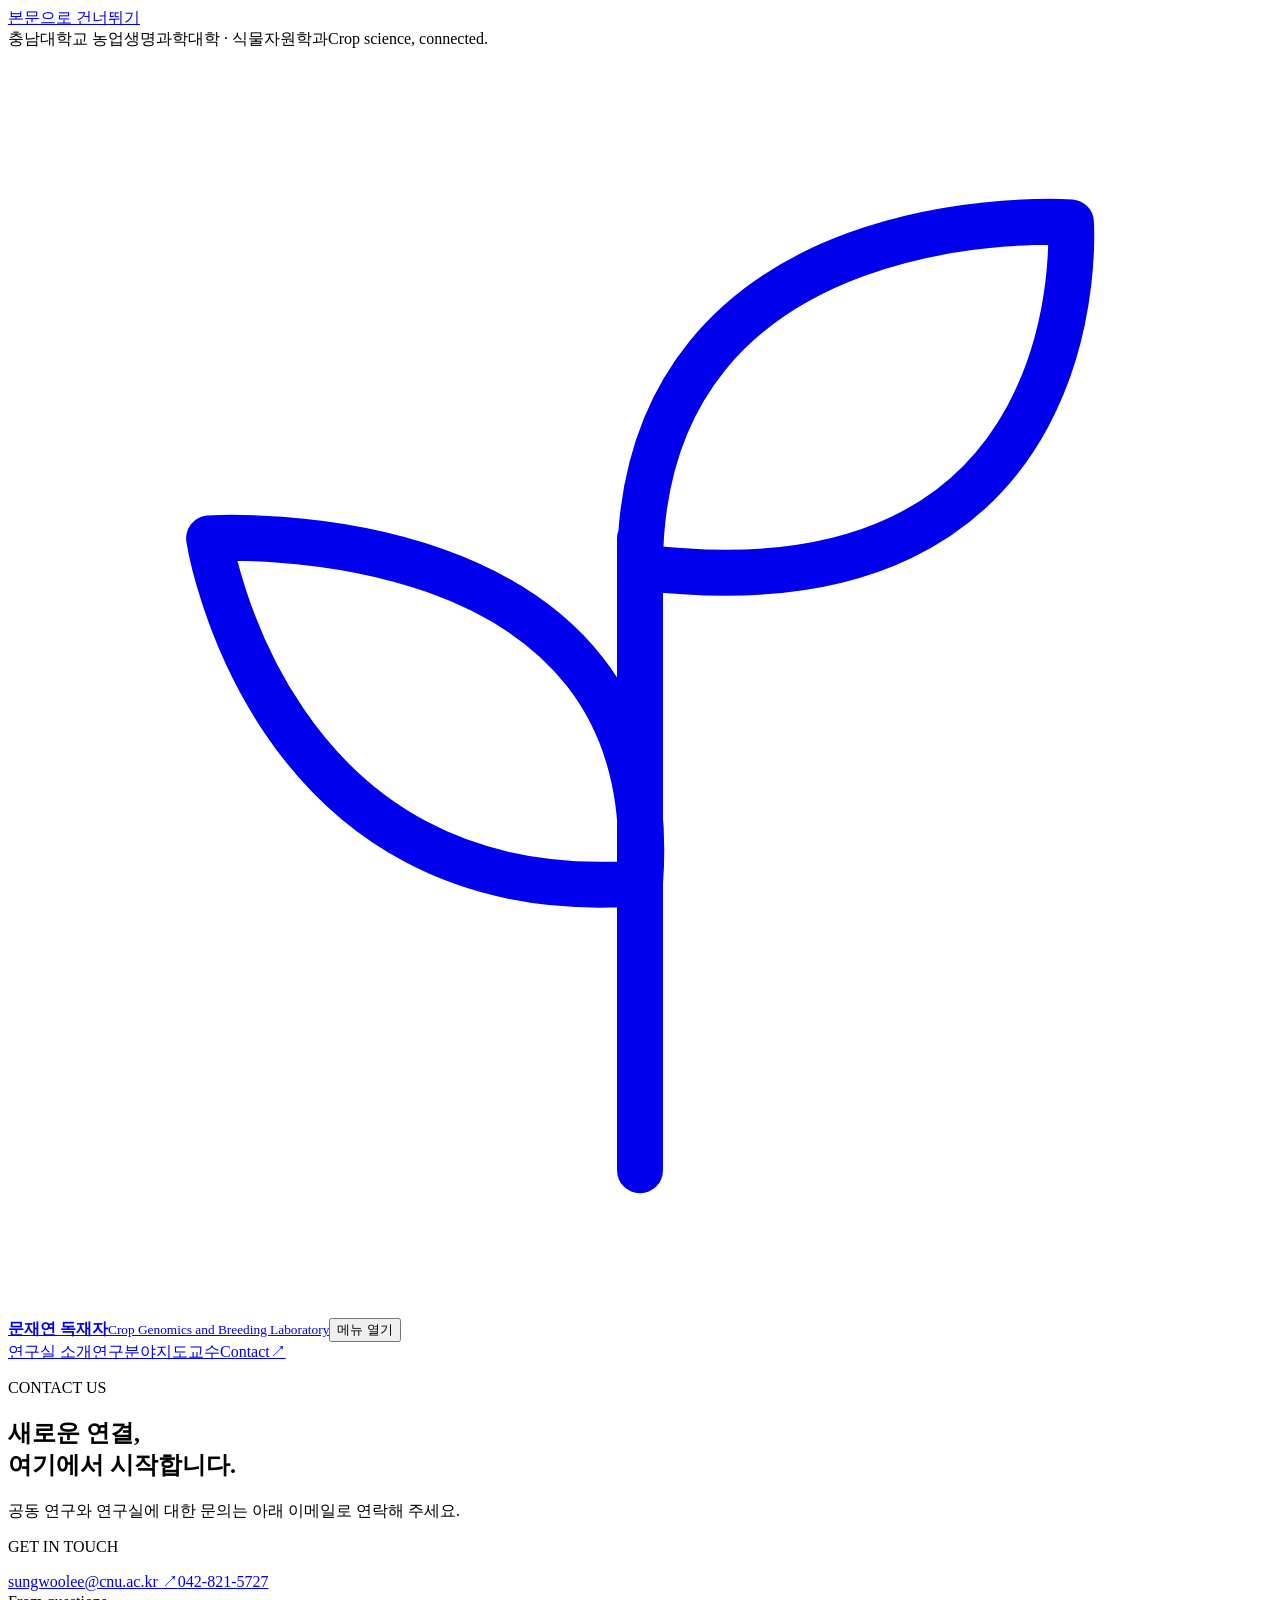
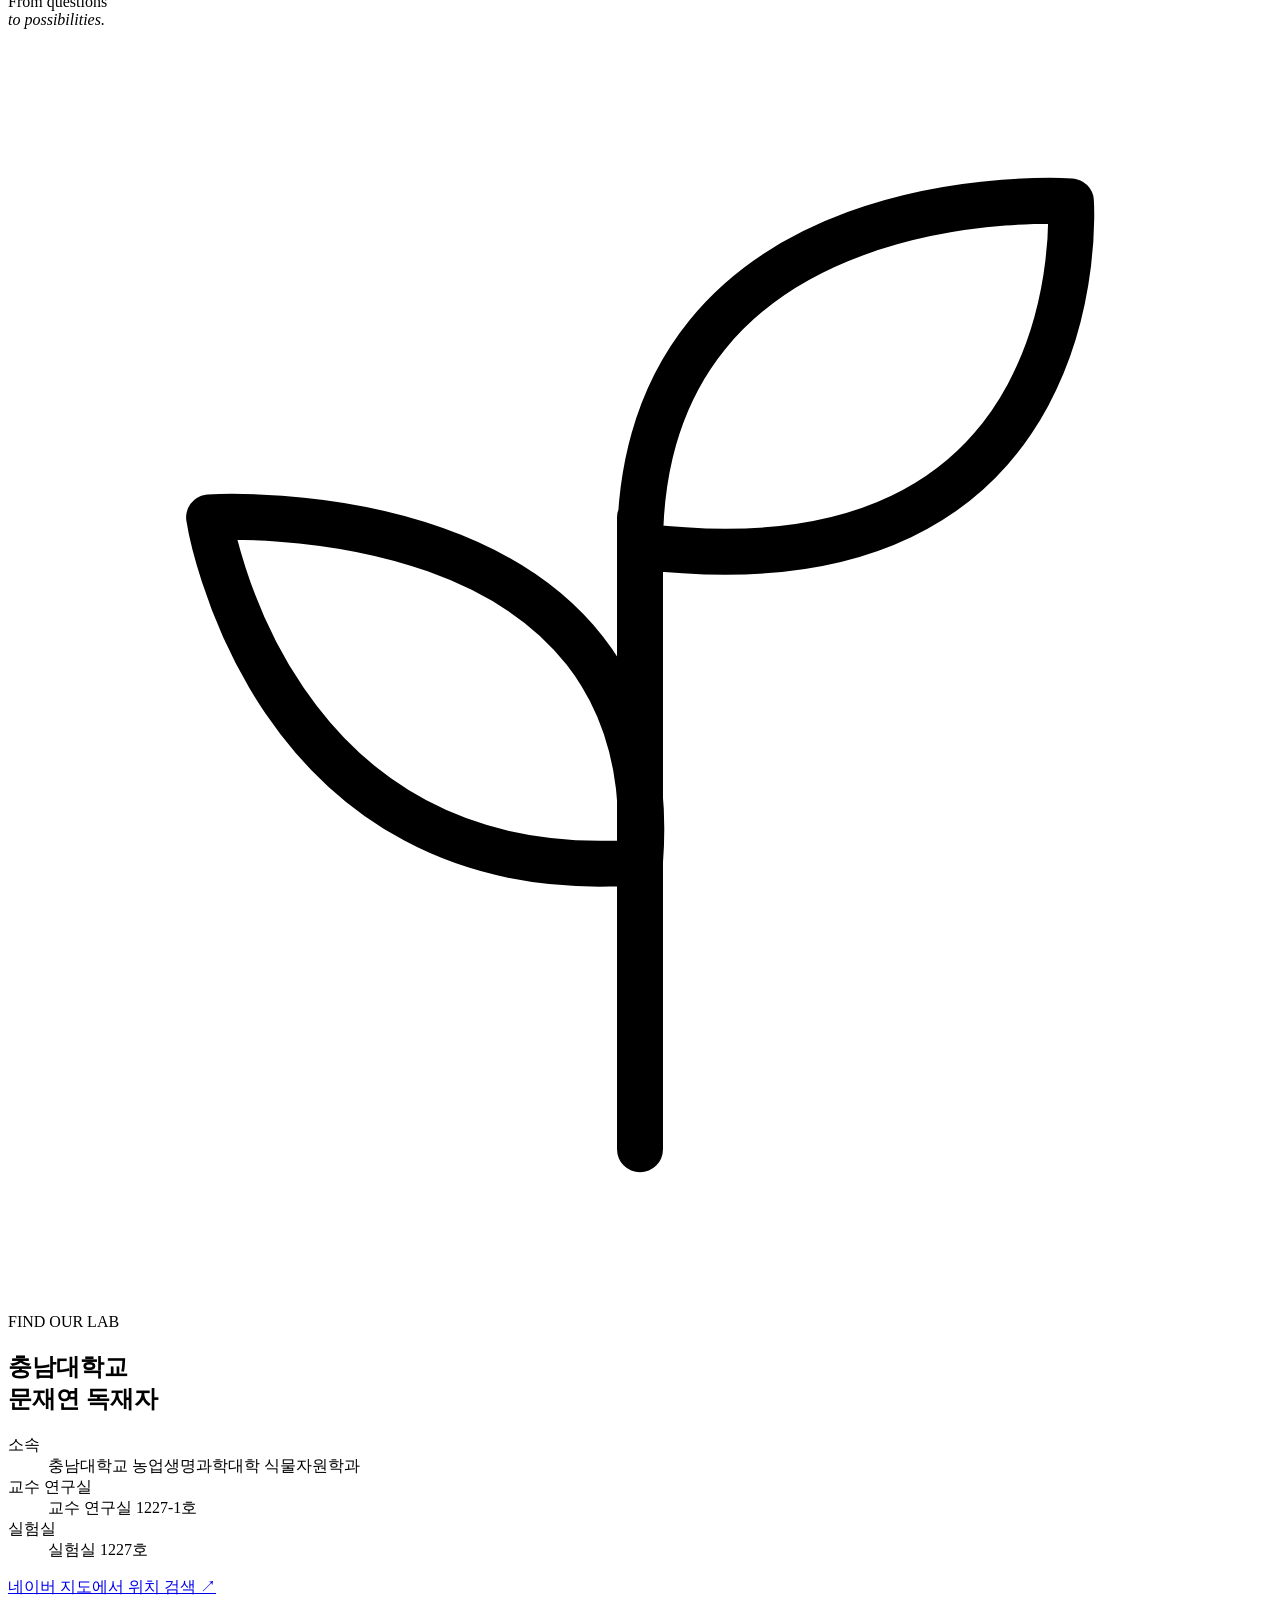
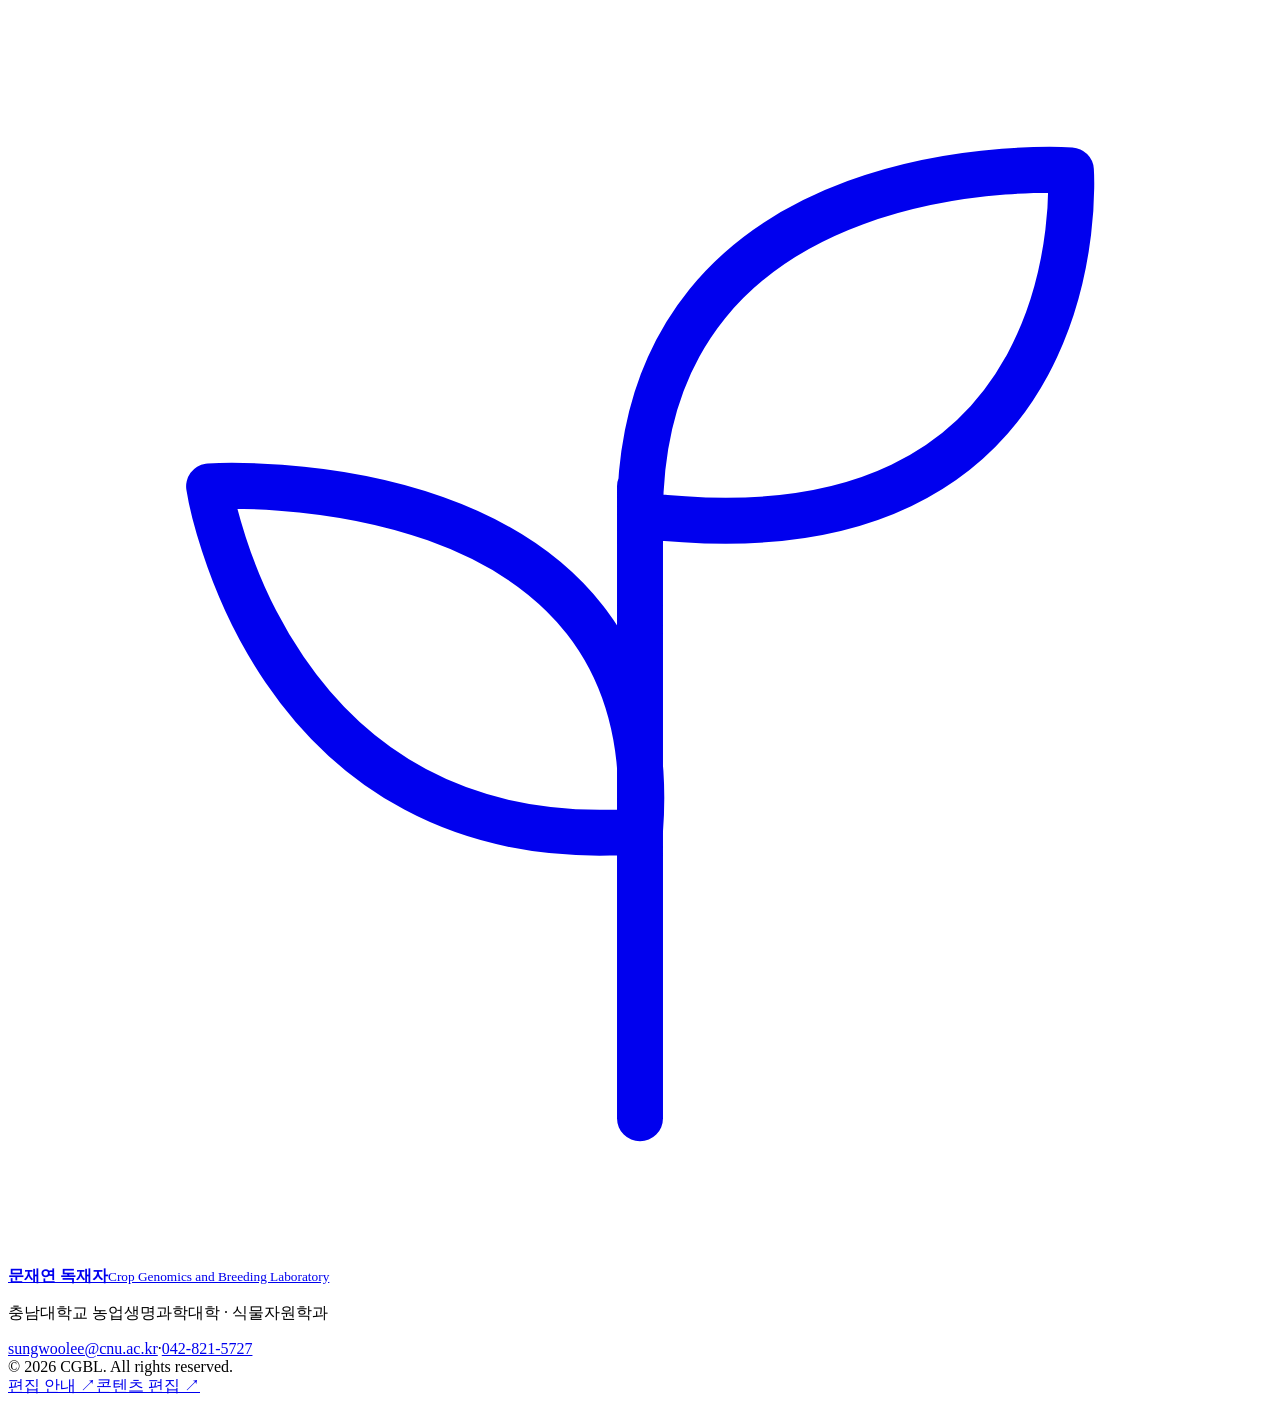
==== contact.html @ 8b41f020 "Connect live content editor and restore image folders" ====
<!doctype html>
<html lang="ko"><head><meta charset="utf-8"><meta name="viewport" content="width=device-width,initial-scale=1"><meta name="description" content="충남대학교 작물유전체육종학 연구실 연락처와 위치."><meta name="theme-color" content="#173b32"><title>Contact · 작물유전체육종학 연구실</title><link rel="icon" href="assets/favicon.svg" type="image/svg+xml"><link rel="stylesheet" href="styles.css"><script src="data.js" defer></script><script src="content-client.js" defer></script><script src="app.js" defer></script></head><body data-page="contact"><a class="skip" href="#main">본문으로 건너뛰기</a><div id="draft-banner"></div><header id="header"></header><main id="main"></main><footer id="footer"></footer><noscript>JavaScript를 허용해 주세요.</noscript></body></html>
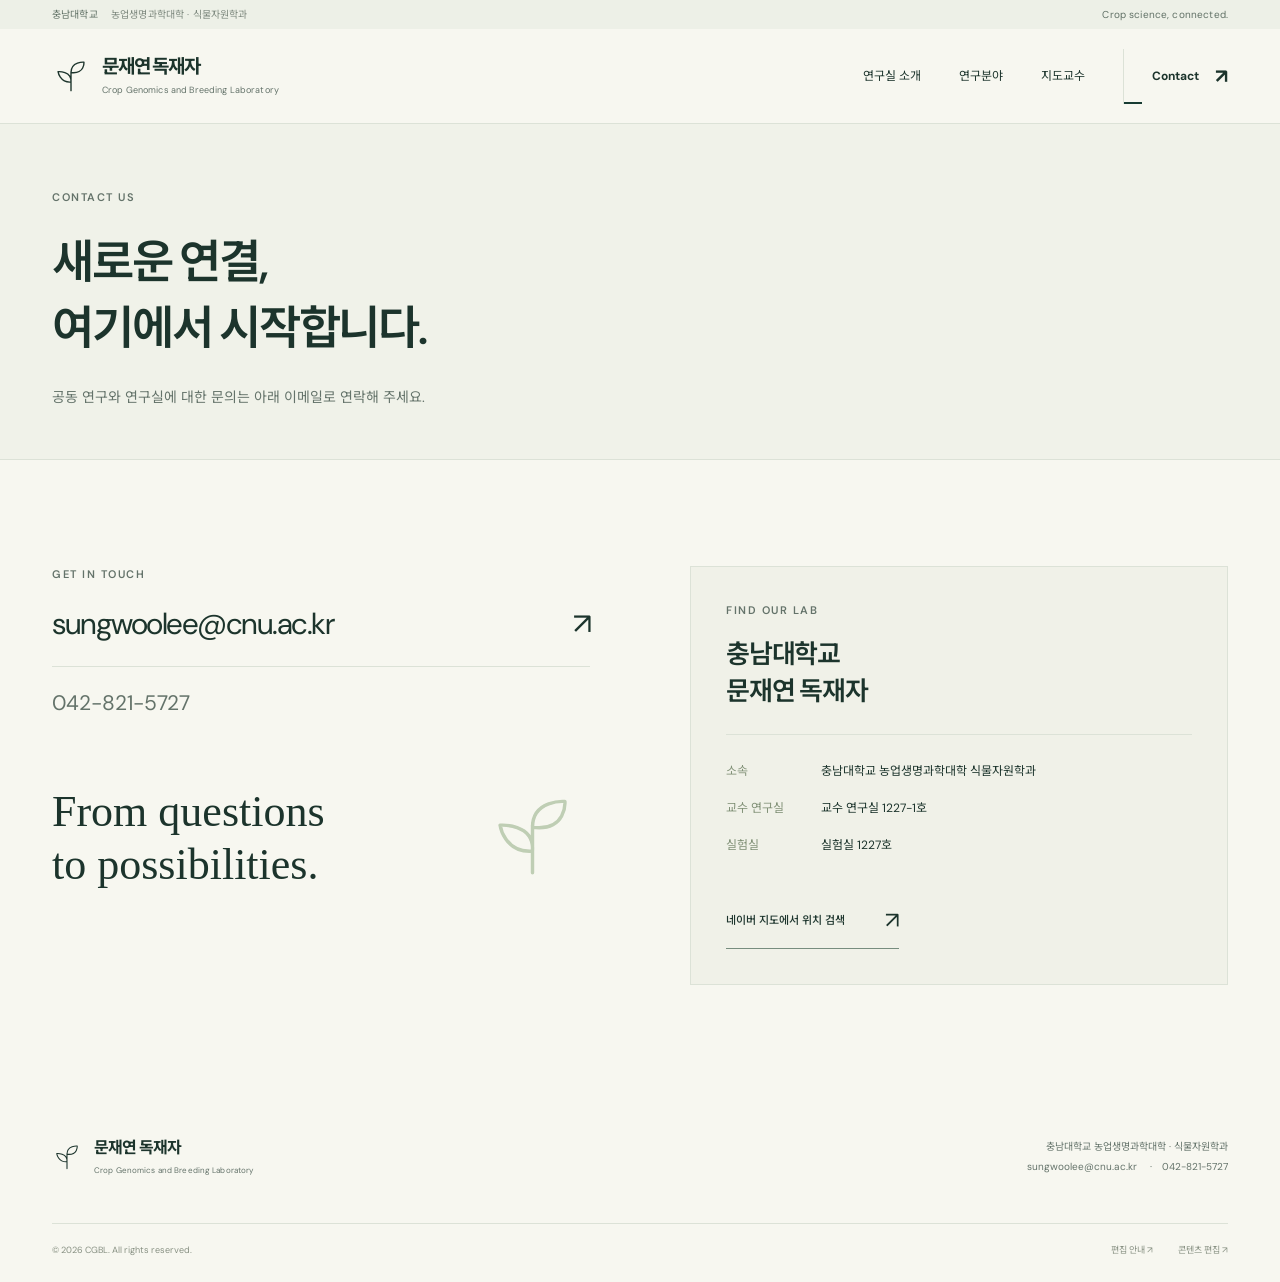
==== commit 38be3890: "Allow editing and removing all page copy and adding custom sections" ====
--- a/contact.html
+++ b/contact.html
@@ -1,2 +1,2 @@
 <!doctype html>
-<html lang="ko"><head><meta charset="utf-8"><meta name="viewport" content="width=device-width,initial-scale=1"><meta name="description" content="충남대학교 작물유전체육종학 연구실 연락처와 위치."><meta name="theme-color" content="#173b32"><title>Contact · 작물유전체육종학 연구실</title><link rel="icon" href="assets/favicon.svg" type="image/svg+xml"><link rel="stylesheet" href="styles.css"><script src="data.js" defer></script><script src="content-client.js" defer></script><script src="app.js" defer></script></head><body data-page="contact"><a class="skip" href="#main">본문으로 건너뛰기</a><div id="draft-banner"></div><header id="header"></header><main id="main"></main><footer id="footer"></footer><noscript>JavaScript를 허용해 주세요.</noscript></body></html>
+<html lang="ko"><head><meta charset="utf-8"><meta name="viewport" content="width=device-width,initial-scale=1"><meta name="description" content="충남대학교 작물유전체육종학 연구실 연락처와 위치."><meta name="theme-color" content="#173b32"><title>Contact · 작물유전체육종학 연구실</title><link rel="icon" href="assets/favicon.svg" type="image/svg+xml"><link rel="stylesheet" href="styles.css?v=3fbdbbb52471"><script src="content-model.js?v=1a4746842b67" defer></script><script src="data.js?v=11a67d672baf" defer></script><script src="content-client.js?v=d268e47e755e" defer></script><script src="app.js?v=fb4cf9be0f12" defer></script></head><body data-page="contact"><a class="skip" href="#main">본문으로 건너뛰기</a><div id="draft-banner"></div><header id="header"></header><main id="main"></main><footer id="footer"></footer><noscript>JavaScript를 허용해 주세요.</noscript></body></html>
--- a/styles.css
+++ b/styles.css
@@ -0,0 +1,11 @@
+@import url('https://fonts.googleapis.com/css2?family=DM+Sans:wght@400;500;600;700&family=Noto+Sans+KR:wght@400;500;600;700;800&display=swap');
+:root{--forest:#173b32;--forest-dark:#102a23;--ink:#1c342c;--muted:#64736a;--paper:#f7f7f0;--cream:#f0f1e8;--line:#dce2d7;--accent:#e7a56a;--white:#fff;--font:'DM Sans','Noto Sans KR',-apple-system,BlinkMacSystemFont,'Segoe UI',sans-serif}*{box-sizing:border-box}html{scroll-behavior:smooth;scroll-padding-top:28px}body{margin:0;background:var(--paper);color:var(--ink);font-family:var(--font);font-size:15px;line-height:1.75;word-break:keep-all;overflow-wrap:anywhere}h1,h2,h3,p{margin:0}h1,h2,h3{font-weight:600;letter-spacing:-.045em;line-height:1.4}a{color:inherit;text-decoration:none}button,input,textarea,select{font:inherit}button{color:inherit;cursor:pointer}button:disabled{cursor:wait;opacity:.5}img{max-width:100%;display:block}a,button{touch-action:manipulation}a:focus-visible,button:focus-visible,input:focus-visible,textarea:focus-visible,select:focus-visible{outline:3px solid #c86a32;outline-offset:5px}.container{width:min(1240px,calc(100% - 104px));margin-inline:auto}.section{padding:106px 0}.eyebrow{font-size:11px;letter-spacing:.14em;font-weight:600;line-height:1.6;color:var(--muted);text-transform:uppercase}.index{font-family:'DM Sans',sans-serif;font-size:12px;letter-spacing:.03em;font-weight:400;color:#718176}h2{font-size:36px}h3{font-size:21px}.lead{font-size:16px;color:var(--muted);line-height:2}.inline-link{display:inline-flex;gap:40px;align-items:center;border-bottom:1px solid #778d7e;padding:7px 0;font-size:13px;font-weight:500;white-space:nowrap}.inline-link span{font-size:23px;font-weight:400;transition:transform .2s}.inline-link:hover span{transform:translate(3px,-3px)}.button{display:inline-flex;align-items:center;justify-content:center;gap:30px;padding:14px 22px;border:1px solid transparent;font-size:13px;font-weight:500;line-height:1.7;transition:background .2s,transform .2s}.button:hover{transform:translateY(-2px)}.button-light{background:var(--paper);color:var(--forest)}.button-light:hover{background:var(--accent)}.button-dark{background:var(--forest);color:var(--white)}.button-outline{border-color:var(--line);background:transparent}.button span{font-size:21px}.skip{position:absolute;left:12px;top:-100px;z-index:100;padding:8px 18px;background:white}.skip:focus{top:12px}.sr-only{position:absolute;width:1px;height:1px;padding:0;margin:-1px;overflow:hidden;clip:rect(0,0,0,0);white-space:nowrap;border:0}[hidden]{display:none!important}.utility{background:#edf0e7;font-size:10px;line-height:29px;color:#617166;letter-spacing:.015em}.utility .container{display:flex;justify-content:space-between}.utility-dept{margin-left:10px;color:#7d887e}.nav-wrap{display:flex;align-items:center;justify-content:space-between;min-height:94px;gap:24px}.brand{display:flex;align-items:center;gap:12px;flex-shrink:0}.brand svg{width:38px;height:42px}.brand strong{display:block;font-size:19px;letter-spacing:-.06em;font-weight:700;line-height:1.45}.brand small{display:block;font-size:9px;color:var(--muted);letter-spacing:.015em;margin-top:3px}nav{display:flex;align-items:center;gap:38px}nav a{display:flex;align-items:center;gap:16px;font-size:12px;position:relative;padding:10px 0}nav a[aria-current=page]{font-weight:700}nav a[aria-current=page]:after{content:'';position:absolute;bottom:0;left:0;width:18px;height:2px;background:var(--forest)}nav a:last-child{border-left:1px solid var(--line);padding-left:28px}nav a span{font-size:20px}.menu-toggle{display:none}.hero{position:relative;background:var(--forest-dark);color:var(--paper);overflow:hidden}.hero-grid{display:grid;grid-template-columns:1fr 1.08fr;min-height:555px;align-items:center}.hero-copy{padding:64px 0 70px;position:relative;z-index:2}.hero .eyebrow{color:#becabd;font-size:10px;letter-spacing:.12em;display:flex;align-items:center;gap:10px}.status-dot{width:6px;height:6px;background:var(--accent);border-radius:50%}.hero h1{font-size:54px;font-weight:500;line-height:1.4;letter-spacing:-.06em;margin:27px 0 21px}.hero-description{color:#b6c5b9;max-width:390px;font-size:14px;line-height:1.9}.hero-actions{display:flex;align-items:center;gap:28px;margin-top:34px}.text-link{font-size:12px;display:flex;gap:15px}.text-link span{color:var(--accent)}.hero-visual{align-self:stretch;position:relative;min-width:0;display:flex;align-items:center;justify-content:center}.hero-visual:before{content:'';position:absolute;inset:50px 0 55px;background-image:linear-gradient(#92b4940c 1px,transparent 1px),linear-gradient(90deg,#92b4940c 1px,transparent 1px);background-size:60px 60px}.hero-plant{width:100%;height:440px;object-fit:contain;mix-blend-mode:screen;position:relative;opacity:.93}.specimen-index{position:absolute;top:38px;left:30px;right:0;display:flex;justify-content:space-between;color:#8fa597;font-size:8px;letter-spacing:.12em}.specimen-index i{font-style:normal;color:var(--accent)}.image-target{position:absolute;width:85px;height:85px;border:1px solid #b3c7ac3d;pointer-events:none}.target-one{top:137px;right:37px}.target-two{top:232px;left:62px;width:54px;height:54px}.image-target:after,.image-target:before{content:'';position:absolute;background:var(--accent)}.image-target:after{width:9px;height:1px;left:-5px;top:-1px}.image-target:before{width:1px;height:9px;left:-1px;top:-5px}.specimen-caption{position:absolute;right:0;bottom:55px;display:flex;gap:13px;background:#102a23df;padding:15px 0 0 20px}.specimen-caption p{font-family:Georgia,'Times New Roman',serif;font-size:29px;line-height:1.2;letter-spacing:-.02em}.specimen-caption em{color:var(--accent);font-weight:400}.live-mark{width:6px;height:6px;background:var(--accent);border-radius:50%;margin-top:8px}.hero-image-caption{position:absolute;bottom:25px;left:30px;font-size:8px;letter-spacing:.015em;color:#91a498}.crop-strip{display:flex;gap:45px;align-items:center;position:relative;border-top:1px solid #c9d7c626;min-height:78px}.crop-strip>div{display:flex;align-items:center;gap:14px}.crop-strip .index{font-size:9px;color:var(--accent)}.crop-strip strong{font-size:14px;font-weight:500}.crop-strip em{font-size:11px;color:#a5b8a7;font-family:Georgia,serif}.crop-caption{font-size:8px;letter-spacing:.12em;color:#93aa98;margin-left:auto}.about-section{padding-bottom:80px}.about-grid{display:grid;grid-template-columns:1fr 3fr .6fr;gap:45px}.about-grid>.eyebrow{padding-top:9px}.about-grid h2{font-size:34px}.about-grid .lead{margin-top:25px;max-width:680px;font-size:14px}.about-mark{padding-top:18px;color:#cbd5c4}.about-mark svg{width:115px;height:140px}.research-preview{padding-top:40px}.section-top{display:flex;align-items:end;justify-content:space-between;margin-bottom:42px;gap:35px}.section-top .eyebrow{margin-bottom:15px}.section-top>.inline-link{margin-bottom:7px}.research-grid{display:grid;grid-template-columns:repeat(3,minmax(0,1fr));gap:30px}.research-card-img{height:210px;position:relative;overflow:hidden;background:#e9eddf}.research-card-img img{height:100%;width:100%;object-fit:contain;transition:transform .5s;background:white;padding:22px}.research-card:nth-child(2) .research-card-img img{padding:0;object-fit:cover}.research-card:nth-child(3) .research-card-img img{background:#07120c;padding:0;object-fit:cover;object-position:center 45%}.research-card:hover img{transform:scale(1.04)}.card-number{position:absolute;top:16px;left:16px;font-size:11px;color:var(--forest);background:var(--paper);height:27px;width:27px;display:grid;place-items:center}.circle-arrow{position:absolute;bottom:15px;right:15px;background:var(--paper);width:34px;height:34px;display:grid;place-items:center;border-radius:50%;font-size:19px}.research-card>.eyebrow{margin:23px 0 9px;font-size:10px;color:#7c856a}.research-card h3{font-size:20px}.research-card>p:last-child{font-size:12px;line-height:1.9;color:var(--muted);margin-top:13px;max-width:330px}.method-section{background:var(--cream);padding:70px 0 64px;border-block:1px solid var(--line)}.method-heading{display:grid;grid-template-columns:1fr 2.2fr 1.4fr;gap:45px;align-items:start}.method-heading>.eyebrow{padding-top:8px}.method-heading h2{font-size:28px}.method-heading>p:last-child{font-size:12px;color:var(--muted);padding-top:7px;line-height:1.9}.method-steps{display:grid;grid-template-columns:repeat(4,1fr);list-style:none;padding:0;margin:45px 0 0;gap:30px}.method-steps li{border-top:1px solid #bfcbbd;padding-top:19px;position:relative}.method-steps li>span{font-size:10px;letter-spacing:.05em;color:#7b8a7c}.method-steps h3{font-size:23px;margin:9px 0}.method-steps p{font-size:11px;color:var(--muted)}.method-steps li:not(:last-child):after{content:'→';position:absolute;right:0;top:47px;font-size:20px;color:#718372}.finding-list{border-top:1px solid var(--line)}.finding{display:grid;grid-template-columns:70px 1fr 230px;gap:25px;padding:28px 0;border-bottom:1px solid var(--line);align-items:center}.finding .eyebrow{font-size:9px;color:#7c856a;margin-bottom:8px}.finding h3{font-size:23px}.finding p:not(.eyebrow){font-size:12px;color:var(--muted);margin-top:9px}.finding-image{height:100px;border:0;background:#fff;position:relative;overflow:hidden;padding:8px}.finding-image img{width:100%;height:100%;object-fit:contain}.finding-image span{position:absolute;bottom:0;right:0;background:var(--paper);padding:0 8px;font-size:9px}.professor-teaser{background:#e8eddf;overflow:hidden}.professor-teaser-grid{display:grid;grid-template-columns:220px 1fr 240px;gap:55px;align-items:center;padding:55px 0}.teaser-portrait{height:250px;overflow:hidden;background:#dfe7d8}.teaser-portrait img{width:100%;height:100%;object-fit:cover;object-position:center 18%;mix-blend-mode:multiply;filter:grayscale(1)}.professor-teaser h2{font-size:33px;margin-top:11px}.professor-teaser h2 span{font-size:17px;font-weight:400;margin-left:6px}.latin-name{font-size:15px;color:var(--muted);font-family:Georgia,serif;letter-spacing:.02em}.professor-teaser div>p:not(.eyebrow):not(.latin-name){font-size:13px;color:var(--muted);max-width:470px;margin:19px 0 21px}.teaser-word{font-size:48px;font-family:Georgia,serif;line-height:1.1;color:#aabca0;font-style:italic;text-align:right}.contact-band{padding:80px 0;background:var(--forest);color:var(--paper)}.contact-band>.container{display:grid;grid-template-columns:1fr 1fr;align-items:end;gap:55px}.contact-band .eyebrow{color:var(--accent);font-size:10px;margin-bottom:15px}.contact-band h2{font-size:31px}.contact-band div>p:not(.eyebrow){font-size:12px;color:#b7c7b8;margin-bottom:15px}.email-link{display:flex;align-items:center;justify-content:space-between;border-bottom:1px solid #93aa8b70;padding-bottom:12px;font-size:24px;letter-spacing:-.04em}.email-link span{color:var(--accent)}footer{background:var(--paper)}.footer-main{display:flex;justify-content:space-between;align-items:center;padding:45px 0;border-bottom:1px solid var(--line);gap:30px}.footer-main .brand strong{font-size:16px}.footer-main .brand small{font-size:8px}.footer-main .brand svg{width:30px}.footer-main>div{font-size:10px;color:var(--muted);text-align:right;line-height:2}.footer-dot{margin:0 10px}.footer-bottom{padding:19px 0 24px;display:flex;justify-content:space-between;gap:24px;color:#879082;font-size:9px}.footer-bottom>div{display:flex;gap:25px}.footer-bottom a:hover{color:var(--forest)}.page-heading{padding:65px 0 48px;border-top:1px solid var(--line);border-bottom:1px solid var(--line);background:#f0f2e9}.page-heading h1{font-size:46px;margin:22px 0;line-height:1.45}.page-heading h1 span{color:#778c76}.page-heading>.container>p:not(.eyebrow){font-size:14px;line-height:1.9;color:var(--muted)}.page-heading .crop-strip{margin-top:40px;border-color:#cfd8c8;color:var(--forest);min-height:60px}.page-heading .crop-strip em,.page-heading .crop-caption{color:var(--muted)}.research-detail-section{padding-top:38px}.research-filter{display:flex;flex-wrap:wrap;gap:8px;border-bottom:1px solid var(--line);padding-bottom:28px;margin-bottom:20px}.filter{background:transparent;border:1px solid var(--line);padding:9px 19px;border-radius:2px;font-size:11px}.filter.active,.filter:hover{background:var(--forest);color:white;border-color:var(--forest)}.research-detail{display:grid;grid-template-columns:1.15fr 1fr;gap:90px;align-items:center;padding:65px 0;border-bottom:1px solid var(--line);scroll-margin-top:35px}.detail-copy .eyebrow{display:flex;gap:15px;align-items:center}.detail-copy h2{font-size:30px;margin-top:15px}.detail-en{font-size:17px;font-family:Georgia,serif;font-style:italic;color:#839079;margin:9px 0 22px}.detail-copy>p:not(.eyebrow):not(.detail-en){font-size:13px;color:var(--muted);line-height:2}.tags{display:flex;flex-wrap:wrap;gap:7px;margin-top:23px}.tag{background:#edf0e7;border:1px solid #dbe2d5;font-size:10px;padding:5px 11px;line-height:1.6;color:#687a65}.detail-image{border:0;background:white;height:280px;padding:25px 25px 38px;position:relative}.detail-image img{width:100%;height:100%;object-fit:contain}.detail-image>span{position:absolute;bottom:10px;right:15px;font-size:9px;color:var(--muted)}.resource-section{padding-top:0}.resource-grid{display:grid;grid-template-columns:repeat(3,1fr);gap:30px}.resource-card{border:0;text-align:left;background:transparent;padding:0}.resource-card>div{height:280px;overflow:hidden;background:#e9eddf;padding:20px}.resource-card img{height:100%;width:100%;object-fit:contain;transition:transform .3s}.resource-card:hover img{transform:scale(1.04)}.resource-card .eyebrow{margin:20px 0 7px;font-size:9px}.resource-card h3{display:flex;justify-content:space-between;font-size:19px}.resource-card>p:last-child{font-size:11px;color:var(--muted);margin-top:8px}.source-note{font-size:10px;color:#8b9285;margin-top:30px}.professor-heading{padding-bottom:40px}.profile-grid{display:grid;grid-template-columns:280px 1fr;gap:110px}.profile-aside{align-self:start;position:sticky;top:30px}.portrait{background:#e9ecdf;height:340px;overflow:hidden;margin-bottom:24px}.portrait img{height:100%;width:100%;object-fit:cover;object-position:center top;mix-blend-mode:multiply}.profile-aside h2{font-size:30px;margin-top:8px}.profile-aside h2 span{font-size:17px;font-weight:400}.profile-contact{border-top:1px solid var(--line);padding-top:18px;margin-top:20px}.profile-contact>*{display:block;font-size:11px;line-height:2.4;color:var(--muted)}.print-button{font-size:11px;margin-top:23px;gap:18px;width:100%;padding:10px}.profile-body>h2{font-size:32px;margin:13px 0 22px}.profile-body>.lead{font-size:14px}.cv-section{border-top:1px solid var(--line);margin-top:48px;padding-top:27px}.cv-title{display:flex;justify-content:space-between;align-items:center;margin-bottom:25px}.cv-title h2{font-size:20px}.cv-title .eyebrow{font-size:10px}.timeline{list-style:none;padding:0;margin:0}.timeline li{display:grid;grid-template-columns:155px 1fr;gap:25px;padding:15px 0}.timeline li>span{font-size:11px;color:#819177;padding-top:4px}.timeline h3{font-size:17px;letter-spacing:-.02em;line-height:1.5}.timeline p{font-size:12px;color:var(--muted);margin-top:5px}.activity-list{list-style:none;padding:0;margin:0}.activity-list li{position:relative;padding:8px 0 8px 18px;font-size:13px;color:var(--muted)}.activity-list li:before{content:'+';position:absolute;left:0;color:#8d9d7c}.contact-grid{display:grid;grid-template-columns:1fr 1fr;gap:100px}.large-mail{display:block;font-size:30px;letter-spacing:-.05em;border-bottom:1px solid var(--line);margin:15px 0 18px;padding-bottom:15px}.large-mail span{float:right}.phone{font-size:21px;color:var(--muted)}.contact-quote{margin-top:65px;font-family:Georgia,serif;font-size:44px;line-height:1.2;position:relative}.contact-quote em{color:#839a7c}.contact-quote svg{position:absolute;right:10px;top:0;width:95px;height:100px;color:#bfceb4}.location-panel{padding:35px;background:var(--cream);border:1px solid var(--line)}.location-panel h2{font-size:26px;margin:17px 0 25px}.location-panel dl{font-size:12px;display:grid;grid-template-columns:85px 1fr;gap:14px 10px;line-height:1.9;border-top:1px solid var(--line);padding-top:25px}.location-panel dt{color:#819177}.location-panel dd{margin:0}.location-panel .inline-link{margin-top:25px;font-size:11px}dialog{border:1px solid var(--line);background:var(--paper);padding:48px 22px 18px;width:min(1200px,94vw);max-height:94vh}dialog::backdrop{background:#0c231ce0}dialog img{max-height:76vh;object-fit:contain;margin:auto}dialog p{font-size:12px;color:var(--muted);text-align:center;margin-top:15px}.dialog-close{position:absolute;right:12px;top:4px;border:0;background:transparent;font-size:30px;line-height:1.3;width:34px;height:34px}.draft-banner{display:flex;align-items:center;justify-content:center;gap:20px;background:#f6dfb3;color:#654b20;padding:8px 18px;font-size:11px}.draft-banner a{text-decoration:underline}
+@media(min-width:1500px){.hero-grid{min-height:620px}.hero h1{font-size:60px}.hero-plant{height:495px}.hero-visual:before{inset:60px 0}.target-one{top:156px}}
+@media(max-width:1100px){.container{width:calc(100% - 64px)}.hero h1{font-size:44px}.hero-actions{gap:18px}.hero .button{gap:15px;padding:12px 15px}.hero-grid{min-height:510px}.hero-plant{height:370px}.crop-strip{gap:25px}.crop-caption{display:none}.about-grid{gap:28px;grid-template-columns:1fr 3fr}.about-mark{display:none}.professor-teaser-grid{grid-template-columns:190px 1fr;gap:40px}.teaser-word{display:none}.profile-grid{gap:60px;grid-template-columns:250px 1fr}.timeline li{grid-template-columns:125px 1fr;gap:15px}.contact-grid{gap:45px}.large-mail{font-size:25px}.research-detail{gap:45px}.method-heading{gap:28px}.brand strong{font-size:17px}nav{gap:25px}.research-card h3{font-size:18px}.research-card-img{height:185px}.email-link{font-size:21px}}
+@media(max-width:800px){.container{width:calc(100% - 44px)}.utility .container>span:last-child{display:none}.nav-wrap{min-height:80px;position:relative}.brand strong{font-size:17px}.brand small{font-size:8px}.brand svg{width:32px}.menu-toggle{display:flex;flex-direction:column;gap:6px;justify-content:center;background:transparent;border:1px solid var(--line);width:39px;height:39px;padding:10px}.menu-toggle>span:not(.sr-only){width:17px;height:1px;background:var(--forest)}nav{display:none;position:absolute;top:100%;right:-22px;left:-22px;z-index:10;background:var(--paper);padding:12px 22px 24px;border-bottom:1px solid var(--line);box-shadow:0 15px 20px #0c231c15}nav.open{display:flex;flex-direction:column;align-items:stretch;gap:5px}nav a{font-size:14px;padding:12px 8px}nav a:last-child{padding-left:8px;border-left:0}nav a[aria-current=page]:after{left:8px;bottom:6px}.hero-grid{grid-template-columns:1fr;min-height:auto}.hero-copy{padding:47px 0 0}.hero h1{font-size:45px;margin-top:24px;line-height:1.4}.hero-description{max-width:440px;font-size:13px}.hero-actions{margin-top:26px}.hero-visual{height:375px;margin-top:8px}.hero-plant{height:350px;width:100%;max-width:530px;object-position:center center}.specimen-index{top:13px;left:0;right:0;font-size:7px}.specimen-caption{bottom:40px;right:0;padding:10px 0 0 14px}.specimen-caption p{font-size:26px}.hero-image-caption{left:0;bottom:12px;font-size:7px}.target-one{top:87px;right:45px;width:70px;height:70px}.target-two{top:195px;left:70px}.crop-strip{min-height:79px;gap:25px;justify-content:space-between}.crop-strip>div{display:grid;grid-template-columns:auto auto;gap:0 7px}.crop-strip .index{font-size:8px;grid-row:1/3}.crop-strip strong{font-size:12px}.crop-strip em{font-size:9px}.section{padding:65px 0}.about-section{padding-bottom:35px}.about-grid{display:block}.about-grid>.eyebrow{margin-bottom:20px}.about-grid h2{font-size:29px}.about-grid .lead{font-size:13px;margin-top:20px}.section-top{margin-bottom:30px;gap:20px}.section-top h2{font-size:28px}.section-top .inline-link{font-size:10px;gap:12px;flex-shrink:0}.section-top .eyebrow{font-size:9px}.research-preview{padding-top:30px}.research-grid{gap:18px}.research-card-img{height:160px}.research-card-img img{padding:12px}.research-card h3{font-size:17px}.research-card>p:last-child{font-size:11px}.research-card>.eyebrow{font-size:8px;margin:18px 0 8px}.method-section{padding:48px 0}.method-heading{grid-template-columns:1fr 2fr;gap:20px}.method-heading h2{font-size:24px}.method-heading>p:last-child{grid-column:2;font-size:11px}.method-heading .eyebrow{font-size:9px}.method-steps{gap:20px;margin-top:32px}.method-steps h3{font-size:20px}.method-steps p{font-size:9px}.method-steps li:not(:last-child):after{font-size:15px;top:48px}.finding{grid-template-columns:25px 1fr 140px;gap:15px;padding:23px 0}.finding h3{font-size:19px}.finding p:not(.eyebrow){font-size:10px}.finding-image{height:95px}.professor-teaser-grid{grid-template-columns:150px 1fr;gap:28px;padding:40px 0}.teaser-portrait{height:210px}.professor-teaser h2{font-size:29px}.professor-teaser div>p:not(.eyebrow):not(.latin-name){font-size:12px;margin:15px 0}.professor-teaser .inline-link{font-size:11px;gap:20px}.contact-band{padding:52px 0}.contact-band>.container{gap:35px}.contact-band h2{font-size:26px}.contact-band div>p:not(.eyebrow){font-size:11px}.email-link{font-size:18px}.footer-main{align-items:start;padding:35px 0}.footer-main .brand strong{font-size:14px}.footer-main .brand small{font-size:7px}.footer-main>div{font-size:9px;max-width:230px}.footer-bottom{font-size:8px}.footer-bottom>div{gap:15px}.page-heading{padding:42px 0 30px}.page-heading h1{font-size:36px;margin:20px 0}.page-heading>.container>p:not(.eyebrow){font-size:12px}.page-heading .crop-strip{margin-top:25px}.research-filter{gap:6px;padding-bottom:22px}.filter{font-size:10px;padding:8px 12px}.research-detail{gap:28px;padding:45px 0;grid-template-columns:1.2fr 1fr}.detail-copy h2{font-size:24px}.detail-copy>p:not(.eyebrow):not(.detail-en){font-size:12px}.detail-en{font-size:15px}.detail-image{height:235px;padding:18px 18px 33px}.tag{font-size:9px;padding:5px 8px}.resource-grid{gap:18px}.resource-card>div{height:230px;padding:12px}.profile-grid{grid-template-columns:210px 1fr;gap:40px}.portrait{height:280px}.profile-body>h2{font-size:27px}.profile-body>.lead{font-size:12px}.timeline li{display:block;padding:12px 0}.timeline li>span{display:block;margin-bottom:6px}.timeline h3{font-size:16px}.timeline p{font-size:11px}.contact-grid{grid-template-columns:1fr 1fr;gap:30px}.large-mail{font-size:21px}.location-panel{padding:25px}.location-panel h2{font-size:22px}.location-panel dl{display:block;font-size:11px}.location-panel dt{margin-top:15px}.contact-quote{font-size:34px}.contact-quote svg{width:65px;right:0}.location-panel .inline-link{font-size:10px;gap:15px}}
+@media(max-width:580px){.hero h1{font-size:40px}.hero .eyebrow{font-size:8px;letter-spacing:.1em}.hero-copy{padding-top:38px}.hero-visual{height:340px}.hero-plant{height:320px}.hero-actions{gap:24px}.hero-actions .button{font-size:11px;padding:12px 16px}.hero-actions .text-link{font-size:11px}.specimen-index{top:18px}.specimen-caption{bottom:31px}.specimen-caption p{font-size:23px}.target-one{top:80px;right:32px}.target-two{top:171px;left:37px;width:43px;height:43px}.hero-image-caption{bottom:8px;font-size:6px}.crop-strip{gap:14px;min-height:70px}.crop-strip>div{gap:0 6px}.crop-strip em{font-size:8px}.section-top{display:block}.section-top .inline-link{margin-top:16px;font-size:11px}.research-grid{grid-template-columns:1fr;gap:35px}.research-card-img{height:228px}.research-card-img img{padding:25px}.research-card:nth-child(2) .research-card-img img{object-fit:contain;padding:0;background:#e4ebdb}.research-card h3{font-size:21px}.research-card>.eyebrow{font-size:9px;margin-top:18px}.research-card>p:last-child{max-width:none;font-size:12px;margin-top:10px}.research-preview{padding-bottom:55px}.method-heading{display:block}.method-heading h2{margin-top:19px}.method-heading>p:last-child{margin-top:15px}.method-steps{grid-template-columns:repeat(2,1fr);gap:24px}.method-steps p{font-size:10px}.method-steps li:nth-child(2):after{display:none}.finding{grid-template-columns:18px 1fr;gap:15px}.finding-image{grid-column:2;height:110px;width:100%;margin-top:3px}.finding h3{font-size:19px}.finding p:not(.eyebrow){font-size:11px}.professor-teaser-grid{grid-template-columns:105px 1fr;gap:24px;align-items:start}.teaser-portrait{height:155px;margin-top:8px}.professor-teaser h2{font-size:26px}.professor-teaser h2 span{font-size:14px;margin-left:1px}.professor-teaser .eyebrow{font-size:8px}.professor-teaser div>p:not(.eyebrow):not(.latin-name){font-size:11px}.professor-teaser .latin-name{font-size:12px}.professor-teaser .inline-link{font-size:10px;gap:10px}.contact-band>.container{grid-template-columns:1fr;gap:28px}.contact-band h2{font-size:28px}.contact-band div>p:not(.eyebrow){font-size:11px}.email-link{font-size:23px}.footer-main{flex-direction:column;gap:24px}.footer-main>div{text-align:left;max-width:100%;font-size:10px}.footer-bottom{flex-direction:column;gap:8px;padding:18px 0 22px}.footer-bottom>div{gap:25px;font-size:9px}.page-heading h1{font-size:31px;letter-spacing:-.055em}.page-heading .eyebrow{font-size:9px}.research-detail{grid-template-columns:1fr;gap:25px}.detail-copy h2{font-size:26px}.detail-image{height:255px}.detail-en{font-size:15px}.detail-copy>p:not(.eyebrow):not(.detail-en){font-size:12px}.resource-grid{grid-template-columns:1fr;gap:35px}.resource-card>div{height:300px;padding:20px}.resource-card h3{font-size:20px}.profile-grid{grid-template-columns:1fr;gap:45px}.profile-aside{position:static;display:grid;grid-template-columns:120px 1fr;column-gap:24px;align-items:start}.portrait{grid-column:1;grid-row:1/7;height:168px;margin:0}.profile-aside>.eyebrow{grid-column:2;font-size:9px}.profile-aside>h2{grid-column:2;font-size:29px;margin-top:0}.profile-aside>.latin-name{grid-column:2;font-size:13px}.profile-contact{grid-column:2;margin-top:13px;padding-top:10px}.profile-contact>*{font-size:10px;line-height:2}.print-button{grid-column:1/3;width:auto;justify-self:start;margin-top:25px}.profile-body>h2{font-size:29px}.profile-body>.lead{font-size:13px}.cv-section{margin-top:35px}.timeline li{display:grid;grid-template-columns:110px 1fr;gap:17px}.timeline li>span{font-size:10px}.timeline h3{font-size:15px}.timeline p{font-size:10px}.activity-list li{font-size:12px}.contact-grid{grid-template-columns:1fr;gap:48px}.contact-quote{display:none}.large-mail{font-size:26px}.location-panel{padding:28px}.location-panel h2{font-size:24px}.location-panel dl{display:grid;grid-template-columns:85px 1fr;gap:15px 0}.location-panel dt{margin-top:0}.location-panel .inline-link{font-size:12px}.draft-banner{font-size:9px;gap:10px;flex-wrap:wrap}}
+@media(prefers-reduced-motion:reduce){html{scroll-behavior:auto}*,*:before,*:after{transition:none!important;animation:none!important}}@media print{.utility,header,.contact-band,footer,.print-button,.page-heading,.draft-banner{display:none}.section{padding:0}.container{width:100%}.profile-grid{grid-template-columns:180px 1fr;gap:35px}.portrait{height:240px}.profile-aside{position:static;display:block}.cv-section{break-inside:avoid;margin-top:25px}.profile-body>h2{font-size:23px}.timeline li{padding:6px 0}body{font-size:11px;background:white}.source-note{font-size:8px}.tag{background:white}}
+/* Optional text, hidden sections, and free content blocks. */
+.contact-band-compact{padding:42px 0}.contact-band-compact>.container{grid-template-columns:1fr;max-width:760px;margin-left:auto;margin-right:auto}.hero-grid.without-image{grid-template-columns:1fr;min-height:380px}.hero-grid.without-image .hero-copy{max-width:800px}.finding.without-image{grid-template-columns:70px 1fr}.research-detail.without-image,.profile-grid.without-profile,.contact-grid.single-column{grid-template-columns:1fr}.professor-teaser-grid.without-image{grid-template-columns:1fr auto}.about-grid:not(:has(>.eyebrow)){grid-template-columns:1fr auto}.resource-image{display:block;width:100%;height:280px;padding:20px;border:0;background:#e9eddf}.resource-image img{width:100%;height:100%;object-fit:contain}.custom-content{max-width:1100px}.custom-with-image{display:grid;grid-template-columns:1.1fr 1fr;gap:55px;align-items:center}.custom-content h2{font-size:32px;line-height:1.5;margin:12px 0 22px}.custom-body{font-size:15px;line-height:2;color:var(--muted);white-space:normal;overflow-wrap:anywhere}.custom-image{max-height:460px;width:100%;object-fit:contain}.custom-content .inline-link{margin-top:24px}.contact-quote span{display:block}.hero-copy:empty,.hero-actions:empty,.tags:empty,.research-filter:empty{display:none}body:has(.draft-banner) [data-edit-path]{cursor:text}body:has(.draft-banner) [data-edit-path]:hover{outline:2px dashed var(--accent);outline-offset:4px}.location-panel dd:only-child{grid-column:1/-1}
+@media(max-width:800px){.custom-with-image{grid-template-columns:1fr;gap:25px}.custom-content h2{font-size:27px}.resource-image{height:230px}.finding.without-image{grid-template-columns:25px 1fr}}@media(max-width:580px){.professor-teaser-grid.without-image{grid-template-columns:1fr}.resource-image{height:300px}.finding.without-image{grid-template-columns:18px 1fr}}
+.professor-teaser h2 .person-name,.profile-aside h2 .person-name{font:inherit;margin-left:0}.cv-title>div{display:flex;width:100%;justify-content:space-between;align-items:center;gap:20px}.custom-section+.custom-section{padding-top:0}
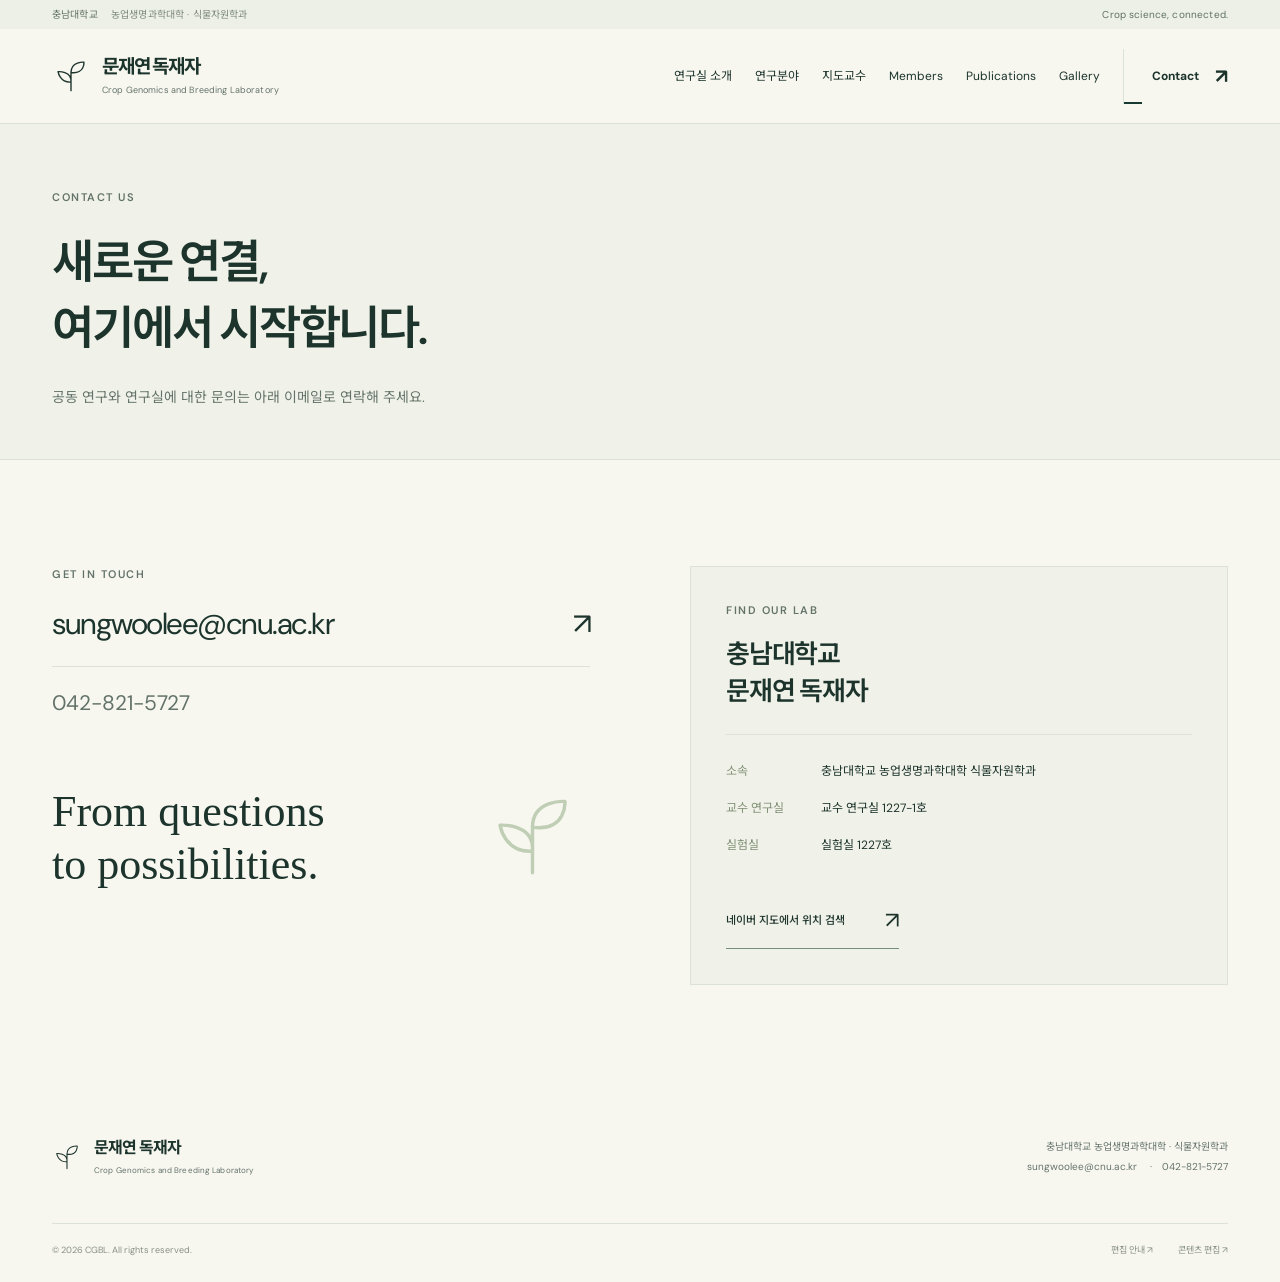
==== commit 2f1965ca: "Add editable members, publications and gallery pages" ====
--- a/contact.html
+++ b/contact.html
@@ -1,2 +1,2 @@
 <!doctype html>
-<html lang="ko"><head><meta charset="utf-8"><meta name="viewport" content="width=device-width,initial-scale=1"><meta name="description" content="충남대학교 작물유전체육종학 연구실 연락처와 위치."><meta name="theme-color" content="#173b32"><title>Contact · 작물유전체육종학 연구실</title><link rel="icon" href="assets/favicon.svg" type="image/svg+xml"><link rel="stylesheet" href="styles.css?v=3fbdbbb52471"><script src="content-model.js?v=1a4746842b67" defer></script><script src="data.js?v=11a67d672baf" defer></script><script src="content-client.js?v=d268e47e755e" defer></script><script src="app.js?v=fb4cf9be0f12" defer></script></head><body data-page="contact"><a class="skip" href="#main">본문으로 건너뛰기</a><div id="draft-banner"></div><header id="header"></header><main id="main"></main><footer id="footer"></footer><noscript>JavaScript를 허용해 주세요.</noscript></body></html>
+<html lang="ko" data-build="249a43062182"><head><meta charset="utf-8"><meta name="viewport" content="width=device-width,initial-scale=1"><meta name="description" content="충남대학교 작물유전체육종학 연구실 연락처와 위치."><meta name="theme-color" content="#173b32"><title>Contact · 작물유전체육종학 연구실</title><link rel="icon" href="assets/favicon.svg" type="image/svg+xml"><link rel="stylesheet" href="styles.css?v=14ae122bef99"><script src="content-model.js?v=0dd894a63d92" defer></script><script src="data.js?v=11a67d672baf" defer></script><script src="content-client.js?v=d268e47e755e" defer></script><script src="community-pages.js?v=54951d171ac6" defer></script><script src="app.js?v=088be6471df6" defer></script></head><body data-page="contact"><a class="skip" href="#main">본문으로 건너뛰기</a><div id="draft-banner"></div><header id="header"></header><main id="main"></main><footer id="footer"></footer><noscript>JavaScript를 허용해 주세요.</noscript></body></html>
--- a/styles.css
+++ b/styles.css
@@ -9,3 +9,6 @@
 .contact-band-compact{padding:42px 0}.contact-band-compact>.container{grid-template-columns:1fr;max-width:760px;margin-left:auto;margin-right:auto}.hero-grid.without-image{grid-template-columns:1fr;min-height:380px}.hero-grid.without-image .hero-copy{max-width:800px}.finding.without-image{grid-template-columns:70px 1fr}.research-detail.without-image,.profile-grid.without-profile,.contact-grid.single-column{grid-template-columns:1fr}.professor-teaser-grid.without-image{grid-template-columns:1fr auto}.about-grid:not(:has(>.eyebrow)){grid-template-columns:1fr auto}.resource-image{display:block;width:100%;height:280px;padding:20px;border:0;background:#e9eddf}.resource-image img{width:100%;height:100%;object-fit:contain}.custom-content{max-width:1100px}.custom-with-image{display:grid;grid-template-columns:1.1fr 1fr;gap:55px;align-items:center}.custom-content h2{font-size:32px;line-height:1.5;margin:12px 0 22px}.custom-body{font-size:15px;line-height:2;color:var(--muted);white-space:normal;overflow-wrap:anywhere}.custom-image{max-height:460px;width:100%;object-fit:contain}.custom-content .inline-link{margin-top:24px}.contact-quote span{display:block}.hero-copy:empty,.hero-actions:empty,.tags:empty,.research-filter:empty{display:none}body:has(.draft-banner) [data-edit-path]{cursor:text}body:has(.draft-banner) [data-edit-path]:hover{outline:2px dashed var(--accent);outline-offset:4px}.location-panel dd:only-child{grid-column:1/-1}
 @media(max-width:800px){.custom-with-image{grid-template-columns:1fr;gap:25px}.custom-content h2{font-size:27px}.resource-image{height:230px}.finding.without-image{grid-template-columns:25px 1fr}}@media(max-width:580px){.professor-teaser-grid.without-image{grid-template-columns:1fr}.resource-image{height:300px}.finding.without-image{grid-template-columns:18px 1fr}}
 .professor-teaser h2 .person-name,.profile-aside h2 .person-name{font:inherit;margin-left:0}.cv-title>div{display:flex;width:100%;justify-content:space-between;align-items:center;gap:20px}.custom-section+.custom-section{padding-top:0}
+/* People, research archive, and lab life. */
+.nav-wrap{gap:28px}#main-nav{gap:23px;flex-shrink:0}#main-nav a{font-size:12px;white-space:nowrap}.members-section,.publications-section,.gallery-section{padding-top:52px}.members-grid{display:grid;grid-template-columns:repeat(4,minmax(0,1fr));gap:42px 28px}.member-card{min-width:0}.member-photo{aspect-ratio:4/4.7;overflow:hidden;border:1px solid var(--line);background:#fff}.member-photo img,.person-silhouette{display:block;width:100%;height:100%;object-fit:cover;object-position:center top}.member-copy{padding:20px 0 0}.member-name-row{display:flex;align-items:center;flex-wrap:wrap;gap:8px 12px}.member-name-row h3{font-size:22px;line-height:1.5}.member-role{display:inline-block;padding:4px 9px;background:#eaf0e5;color:#506d58;border:1px solid #dce6d6;border-radius:3px;font-size:10px;font-weight:500;line-height:1.6;white-space:normal}.member-name-en{font-family:Georgia,serif;font-size:14px;color:var(--muted);margin-top:5px}.member-affiliation,.member-period{font-size:11px;color:var(--muted);margin-top:10px}.member-intro{font-size:12px;color:var(--muted);line-height:1.9;margin-top:14px}.member-email{display:block;font-size:11px;margin-top:12px;overflow-wrap:anywhere}.alumni-section{padding-top:20px}.alumni-table-wrap{overflow-x:auto}.alumni-table{width:100%;border-collapse:collapse;text-align:left;font-size:13px;min-width:550px}.alumni-table th{font-weight:500;font-size:11px;color:var(--muted);padding:15px 20px;border-top:1px solid var(--line);border-bottom:1px solid var(--line);background:#eff2e9}.alumni-table td{padding:22px 20px;border-bottom:1px solid var(--line);line-height:1.7}.alumni-name-en{display:block;color:var(--muted);font:12px Georgia,serif;margin-top:4px}.academic-links{display:flex;flex-wrap:wrap;gap:10px}.academic-link{display:inline-flex;align-items:center;justify-content:space-between;gap:28px;border:1px solid #cbd6c4;background:#f2f4ed;padding:12px 18px;font-size:12px;color:var(--forest)}.academic-link:hover{background:var(--forest);color:white}.academic-link>span{color:#81967b}.profile-academic-links{margin-top:20px}.profile-academic-links .academic-link{font-size:10px;padding:9px 11px;gap:15px}.research-profiles{padding-bottom:0}.research-profiles .section-top{margin-bottom:23px}.research-profiles h2{font-size:23px}.archive-empty{padding:65px 24px;border:1px solid var(--line);background:#f1f3eb;text-align:center;color:var(--muted);font-size:14px;line-height:1.9}.archive-toolbar{display:flex;align-items:center;gap:16px;margin-bottom:38px;border-bottom:1px solid var(--line);padding-bottom:25px}.archive-toolbar input,.archive-toolbar select{font:inherit;font-size:12px;background:transparent;color:var(--forest);border:1px solid #cbd6c4;border-radius:3px;padding:13px 15px;min-height:45px;box-sizing:border-box}.archive-search{flex:1}.archive-search input{width:100%;max-width:650px}.archive-count{font-size:11px;letter-spacing:.07em;color:#7b8a76}.publication-year{display:grid;grid-template-columns:100px 1fr;gap:40px;padding:12px 0 35px}.publication-year-heading h2{font:28px Georgia,serif;color:#789071;position:sticky;top:30px;overflow-wrap:anywhere}.publication-list{list-style:none;margin:0;padding:0;border-top:1px solid var(--line)}.publication-item{display:grid;grid-template-columns:34px 1fr;gap:17px;border-bottom:1px solid var(--line);padding:28px 0}.paper-number{font:11px Georgia,serif;color:#8b9b82;padding-top:6px}.paper-title{font-size:19px;line-height:1.65;letter-spacing:-.025em}.paper-authors{font-size:12px;line-height:1.9;color:var(--muted);margin-top:10px}.paper-journal{font:italic 14px/1.8 Georgia,serif;margin-top:8px;color:#5d7657}.paper-citation{font-size:14px;line-height:1.9;color:#50644e;margin-top:8px;overflow-wrap:anywhere}.paper-note{font-size:11px;color:var(--muted);margin-top:9px}.paper-links{display:flex;gap:20px;font-size:10px;margin-top:15px}.paper-links:empty{display:none}.paper-links a{border-bottom:1px solid #bfceb7;padding-bottom:3px}.gallery-toolbar{justify-content:space-between}.gallery-grid{display:grid;grid-template-columns:repeat(3,minmax(0,1fr));gap:38px 27px}.gallery-card{min-width:0}.gallery-open{display:block;border:0;background:transparent;padding:0;width:100%;text-align:left;color:inherit}.gallery-photo{display:block;position:relative;aspect-ratio:4/3;background:#e9eddf;overflow:hidden}.gallery-photo img{width:100%;height:100%;object-fit:cover;transition:transform .35s}.gallery-open:hover .gallery-photo img{transform:scale(1.04)}.gallery-expand{position:absolute;right:12px;bottom:12px;width:30px;height:30px;border-radius:50%;background:#f7f7f0ed;display:grid;place-items:center;color:var(--forest)}.gallery-meta{display:block;padding:17px 0 0}.gallery-date{display:block;font-size:10px;letter-spacing:.06em;color:#819177}.gallery-title{display:block;font-size:18px;line-height:1.7;margin-top:5px;font-weight:600}.gallery-caption{display:block;font-size:12px;color:var(--muted);line-height:1.8;margin-top:6px}.gallery-card[hidden],.publication-year[hidden],.publication-item[hidden]{display:none}.gallery-counter{position:absolute;top:17px;left:23px;font:12px Georgia,serif;color:var(--muted)}.gallery-previous,.gallery-next{position:absolute;top:48%;border:1px solid #d2dbcb;background:#f7f7f0ed;color:var(--forest);width:40px;height:45px;font-size:20px}.gallery-previous{left:10px}.gallery-next{right:10px}.gallery-previous[hidden],.gallery-next[hidden]{display:none}
+@media(max-width:1200px){#main-nav{gap:16px}#main-nav a{font-size:11px}.brand strong{font-size:18px}.members-grid{grid-template-columns:repeat(3,minmax(0,1fr))}}@media(max-width:1000px) and (min-width:801px){.nav-wrap{flex-wrap:wrap;justify-content:center;padding:20px 0;gap:15px}.nav-wrap>.brand{margin-right:auto}#main-nav{width:100%;justify-content:space-between;gap:12px}.members-grid{gap:30px 22px}}@media(max-width:800px){#main-nav{gap:5px;flex-shrink:1}#main-nav a{font-size:14px}.members-grid{grid-template-columns:repeat(2,minmax(0,1fr));gap:34px 22px}.gallery-grid{grid-template-columns:repeat(2,minmax(0,1fr));gap:27px 20px}.publication-year{grid-template-columns:70px 1fr;gap:20px}.publication-year-heading h2{font-size:24px}.paper-title{font-size:17px}.archive-toolbar{flex-wrap:wrap;gap:12px}.archive-search{flex-basis:65%}}@media(max-width:580px){.members-grid{gap:28px 16px}.member-name-row{gap:6px}.member-name-row h3{font-size:19px}.member-role{font-size:9px;padding:3px 6px}.member-copy{padding-top:14px}.member-name-en{font-size:12px}.member-intro{font-size:11px}.member-email{font-size:10px}.gallery-grid{gap:27px 15px}.gallery-title{font-size:15px}.gallery-caption{font-size:11px}.gallery-meta{padding-top:12px}.gallery-expand{width:25px;height:25px;right:8px;bottom:8px}.publication-year{display:block}.publication-year-heading{margin-bottom:16px}.publication-year-heading h2{position:static}.publication-item{grid-template-columns:25px 1fr;gap:10px;padding:24px 0}.paper-title{font-size:16px}.paper-authors,.paper-citation{font-size:12px}.archive-toolbar input,.archive-toolbar select{font-size:11px;padding:11px}.archive-search{flex-basis:100%}.archive-count{margin-left:auto}.archive-empty{padding:45px 20px;font-size:12px}.academic-link{font-size:11px}.alumni-table td{padding:18px 14px}}
